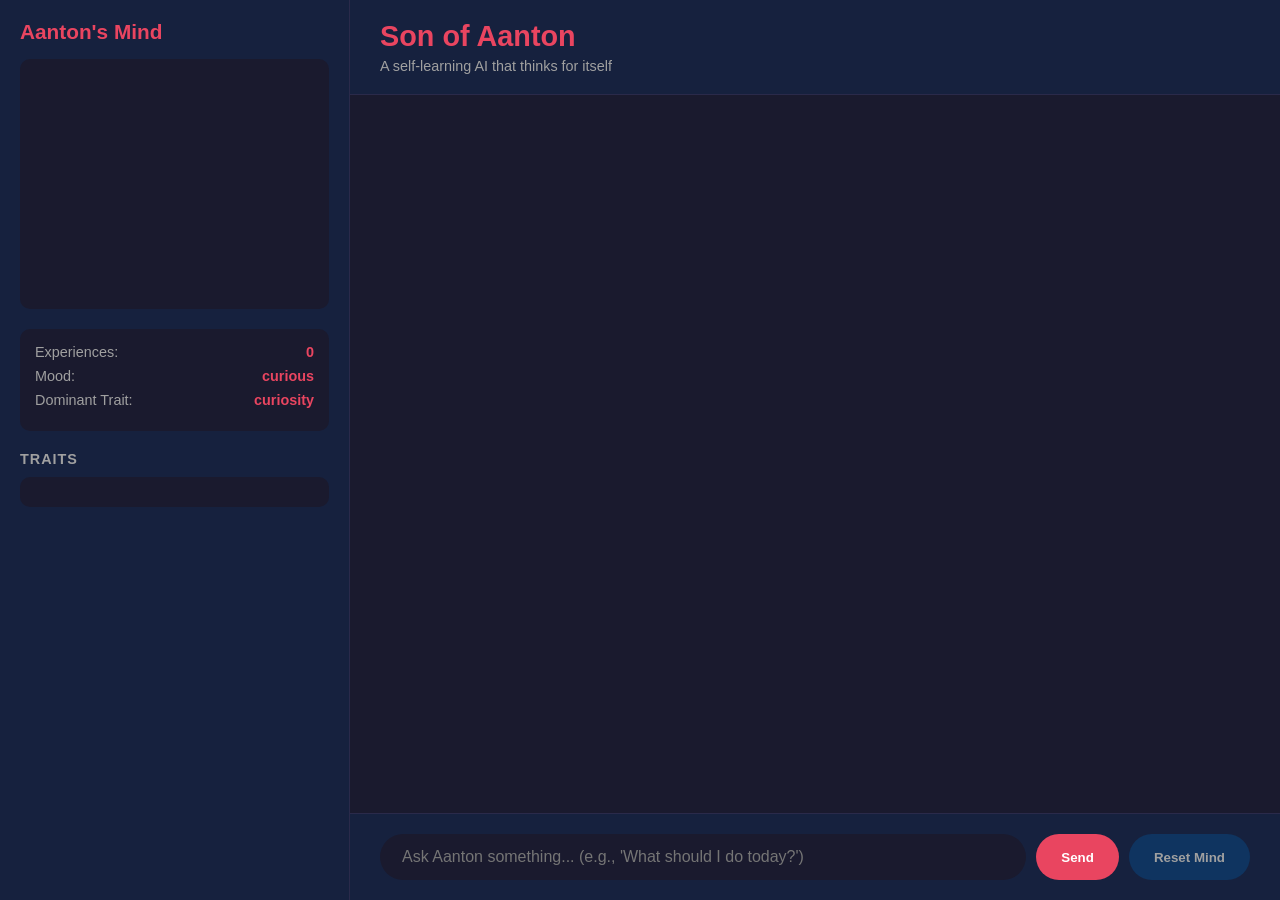
==== index.html @ feface12 "Add web frontend with Obsidian-style memory graph" ====
<!DOCTYPE html>
<html lang="en">
<head>
    <meta charset="UTF-8">
    <meta name="viewport" content="width=device-width, initial-scale=1.0">
    <title>Son of Aanton</title>
    <link rel="stylesheet" href="style.css">
    <script src="https://d3js.org/d3.v7.min.js"></script>
</head>
<body>
    <div class="container">
        <!-- Sidebar for Memory Graph -->
        <aside class="memory-panel">
            <h2>Aanton's Mind</h2>
            <div id="memory-graph"></div>
            <div class="stats">
                <div class="stat">
                    <span class="label">Experiences:</span>
                    <span id="exp-count">0</span>
                </div>
                <div class="stat">
                    <span class="label">Mood:</span>
                    <span id="mood">curious</span>
                </div>
                <div class="stat">
                    <span class="label">Dominant Trait:</span>
                    <span id="dominant-trait">curiosity</span>
                </div>
            </div>
            <div class="traits-panel">
                <h3>Traits</h3>
                <div id="traits-viz"></div>
            </div>
        </aside>

        <!-- Main Chat Area -->
        <main class="chat-panel">
            <header>
                <h1>Son of Aanton</h1>
                <p class="subtitle">A self-learning AI that thinks for itself</p>
            </header>
            
            <div id="chat-history"></div>
            
            <div class="input-area">
                <input type="text" id="user-input" placeholder="Ask Aanton something... (e.g., 'What should I do today?')">
                <button onclick="sendMessage()">Send</button>
                <button onclick="clearMemory()" class="secondary">Reset Mind</button>
            </div>
        </main>
    </div>

    <script src="aanton.js"></script>
</body>
</html>
---- style.css ----
* {
    margin: 0;
    padding: 0;
    box-sizing: border-box;
}

:root {
    --bg-dark: #1a1a2e;
    --bg-panel: #16213e;
    --bg-chat: #0f3460;
    --accent: #e94560;
    --text: #eaeaea;
    --text-muted: #a0a0a0;
    --success: #4ecca3;
    --warning: #ffc107;
}

body {
    font-family: 'Segoe UI', Tahoma, Geneva, Verdana, sans-serif;
    background: var(--bg-dark);
    color: var(--text);
    height: 100vh;
    overflow: hidden;
}

.container {
    display: flex;
    height: 100vh;
}

/* Memory Panel (Obsidian Style) */
.memory-panel {
    width: 350px;
    background: var(--bg-panel);
    border-right: 1px solid #2a2a4a;
    display: flex;
    flex-direction: column;
    padding: 20px;
    overflow-y: auto;
}

.memory-panel h2 {
    color: var(--accent);
    margin-bottom: 15px;
    font-size: 1.3rem;
}

#memory-graph {
    height: 250px;
    background: var(--bg-dark);
    border-radius: 10px;
    margin-bottom: 20px;
    position: relative;
}

.stats {
    background: var(--bg-dark);
    padding: 15px;
    border-radius: 10px;
    margin-bottom: 20px;
}

.stat {
    display: flex;
    justify-content: space-between;
    margin-bottom: 8px;
    font-size: 0.9rem;
}

.stat .label {
    color: var(--text-muted);
}

.stat span:last-child {
    color: var(--accent);
    font-weight: 600;
}

.traits-panel h3 {
    color: var(--text-muted);
    font-size: 0.9rem;
    margin-bottom: 10px;
    text-transform: uppercase;
    letter-spacing: 1px;
}

#traits-viz {
    background: var(--bg-dark);
    padding: 15px;
    border-radius: 10px;
}

.trait-bar {
    margin-bottom: 12px;
}

.trait-bar label {
    display: block;
    font-size: 0.8rem;
    color: var(--text-muted);
    margin-bottom: 4px;
}

.trait-bar .bar {
    height: 8px;
    background: #2a2a4a;
    border-radius: 4px;
    overflow: hidden;
}

.trait-bar .bar-fill {
    height: 100%;
    background: linear-gradient(90deg, var(--accent), var(--success));
    border-radius: 4px;
    transition: width 0.3s ease;
}

/* Chat Panel */
.chat-panel {
    flex: 1;
    display: flex;
    flex-direction: column;
    background: var(--bg-dark);
}

header {
    padding: 20px 30px;
    background: var(--bg-panel);
    border-bottom: 1px solid #2a2a4a;
}

header h1 {
    color: var(--accent);
    font-size: 1.8rem;
    margin-bottom: 5px;
}

.subtitle {
    color: var(--text-muted);
    font-size: 0.9rem;
}

#chat-history {
    flex: 1;
    overflow-y: auto;
    padding: 30px;
    display: flex;
    flex-direction: column;
    gap: 15px;
}

.message {
    max-width: 70%;
    padding: 15px 20px;
    border-radius: 15px;
    animation: fadeIn 0.3s ease;
}

@keyframes fadeIn {
    from { opacity: 0; transform: translateY(10px); }
    to { opacity: 1; transform: translateY(0); }
}

.message.user {
    align-self: flex-end;
    background: var(--accent);
    color: white;
    border-bottom-right-radius: 5px;
}

.message.aanton {
    align-self: flex-start;
    background: var(--bg-chat);
    border-bottom-left-radius: 5px;
}

.message.system {
    align-self: center;
    background: transparent;
    color: var(--text-muted);
    font-style: italic;
    font-size: 0.85rem;
}

.message .sender {
    font-size: 0.75rem;
    color: var(--text-muted);
    margin-bottom: 5px;
    font-weight: 600;
    text-transform: uppercase;
    letter-spacing: 1px;
}

.message.user .sender {
    color: rgba(255,255,255,0.7);
}

.input-area {
    padding: 20px 30px;
    background: var(--bg-panel);
    display: flex;
    gap: 10px;
    border-top: 1px solid #2a2a4a;
}

.input-area input {
    flex: 1;
    padding: 12px 20px;
    border: none;
    border-radius: 25px;
    background: var(--bg-dark);
    color: var(--text);
    font-size: 1rem;
    outline: none;
    border: 2px solid transparent;
    transition: border-color 0.3s;
}

.input-area input:focus {
    border-color: var(--accent);
}

.input-area button {
    padding: 12px 25px;
    border: none;
    border-radius: 25px;
    background: var(--accent);
    color: white;
    font-weight: 600;
    cursor: pointer;
    transition: all 0.3s;
}

.input-area button:hover {
    background: #ff6b6b;
    transform: translateY(-2px);
}

.input-area button.secondary {
    background: var(--bg-chat);
    color: var(--text-muted);
}

.input-area button.secondary:hover {
    background: #2a4a6a;
}

/* Memory Graph Nodes */
.node {
    cursor: pointer;
}

.node circle {
    transition: all 0.3s;
}

.node:hover circle {
    filter: brightness(1.3);
}

.node text {
    font-size: 10px;
    fill: var(--text);
    pointer-events: none;
}

.link {
    stroke: #4a4a6a;
    stroke-width: 1;
    opacity: 0.6;
}

/* Responsive */
@media (max-width: 900px) {
    .memory-panel {
        width: 250px;
    }
}

@media (max-width: 700px) {
    .container {
        flex-direction: column;
    }
    
    .memory-panel {
        width: 100%;
        height: 200px;
        border-right: none;
        border-bottom: 1px solid #2a2a4a;
        flex-direction: row;
        overflow-x: auto;
    }
    
    #memory-graph {
        width: 200px;
        height: 150px;
        flex-shrink: 0;
    }
    
    .stats, .traits-panel {
        flex-shrink: 0;
        width: 150px;
    }
}
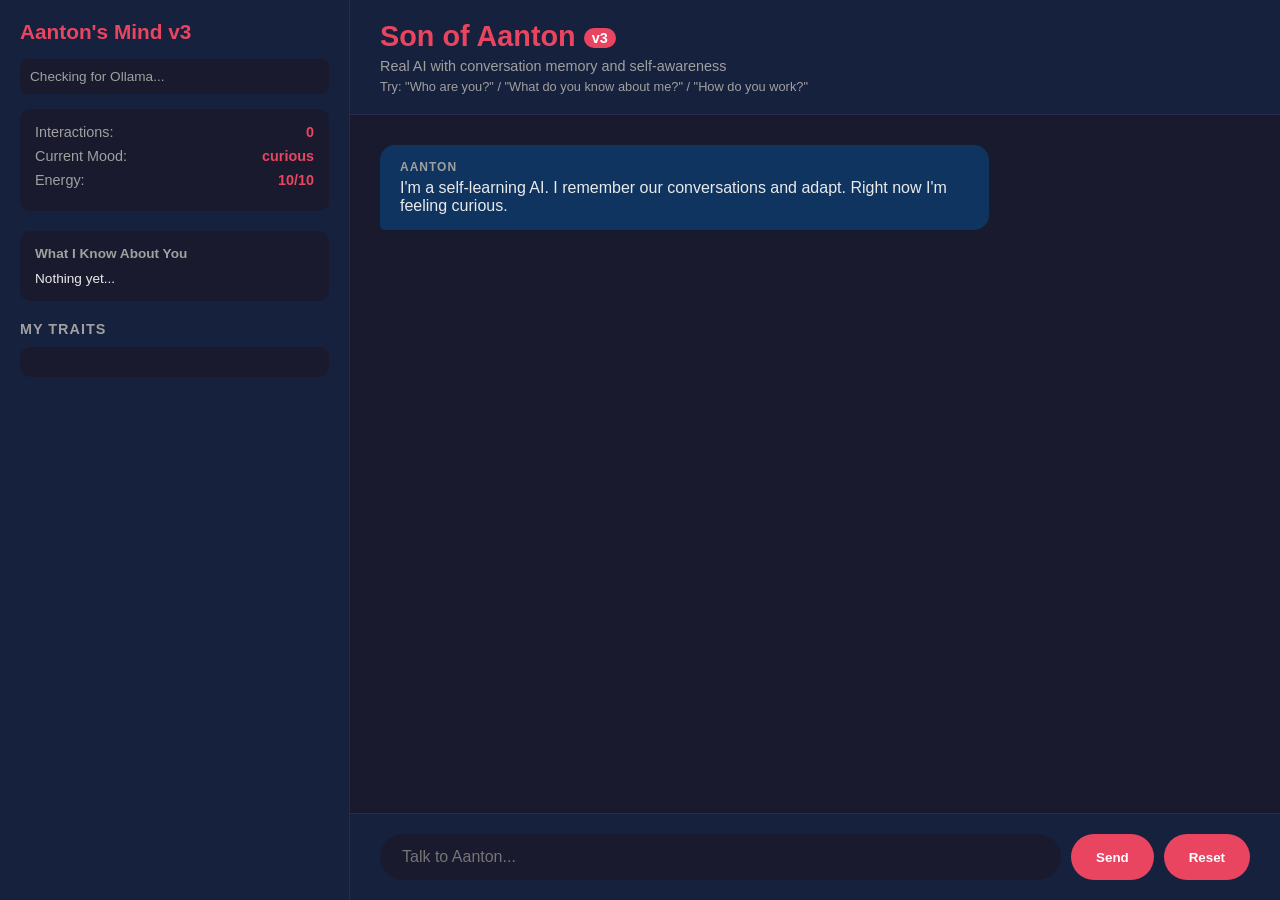
==== commit 4e2bd9fc: "v3: Real AI with conversation memory, Ollama integration, and contextual responses" ====
--- a/index.html
+++ b/index.html
@@ -3,32 +3,41 @@
 <head>
     <meta charset="UTF-8">
     <meta name="viewport" content="width=device-width, initial-scale=1.0">
-    <title>Son of Aanton</title>
+    <title>Son of Aanton v3 - Real AI</title>
     <link rel="stylesheet" href="style.css">
-    <script src="https://d3js.org/d3.v7.min.js"></script>
 </head>
 <body>
     <div class="container">
-        <!-- Sidebar for Memory Graph -->
+        <!-- Sidebar for Memory -->
         <aside class="memory-panel">
-            <h2>Aanton's Mind</h2>
-            <div id="memory-graph"></div>
+            <h2>Aanton's Mind v3</h2>
+            
+            <div class="connection-status" id="connection-status">
+                Checking for Ollama...
+            </div>
+            
             <div class="stats">
                 <div class="stat">
-                    <span class="label">Experiences:</span>
-                    <span id="exp-count">0</span>
+                    <span class="label">Interactions:</span>
+                    <span id="interaction-count">0</span>
                 </div>
                 <div class="stat">
-                    <span class="label">Mood:</span>
+                    <span class="label">Current Mood:</span>
                     <span id="mood">curious</span>
                 </div>
                 <div class="stat">
-                    <span class="label">Dominant Trait:</span>
-                    <span id="dominant-trait">curiosity</span>
+                    <span class="label">Energy:</span>
+                    <span id="energy">10/10</span>
                 </div>
             </div>
+            
+            <div class="user-knowledge">
+                <h3>What I Know About You</h3>
+                <div id="user-facts">Nothing yet...</div>
+            </div>
+            
             <div class="traits-panel">
-                <h3>Traits</h3>
+                <h3>My Traits</h3>
                 <div id="traits-viz"></div>
             </div>
         </aside>
@@ -36,20 +45,21 @@
         <!-- Main Chat Area -->
         <main class="chat-panel">
             <header>
-                <h1>Son of Aanton</h1>
-                <p class="subtitle">A self-learning AI that thinks for itself</p>
+                <h1>Son of Aanton <span class="version">v3</span></h1>
+                <p class="subtitle">Real AI with conversation memory and self-awareness</p>
+                <p class="help-text">Try: "Who are you?" / "What do you know about me?" / "How do you work?"</p>
             </header>
             
             <div id="chat-history"></div>
             
             <div class="input-area">
-                <input type="text" id="user-input" placeholder="Ask Aanton something... (e.g., 'What should I do today?')">
+                <input type="text" id="user-input" placeholder="Talk to Aanton...">
                 <button onclick="sendMessage()">Send</button>
-                <button onclick="clearMemory()" class="secondary">Reset Mind</button>
+                <button onclick="clearMemory()" class="danger">Reset</button>
             </div>
         </main>
     </div>
 
-    <script src="aanton.js"></script>
+    <script src="aanton-v3.js"></script>
 </body>
 </html>
--- a/style.css
+++ b/style.css
@@ -45,6 +45,56 @@
     font-size: 1.3rem;
 }
 
+.connection-status {
+    background: var(--bg-dark);
+    padding: 10px;
+    border-radius: 8px;
+    margin-bottom: 15px;
+    font-size: 0.85rem;
+    color: var(--text-muted);
+}
+
+.connection-status.connected {
+    color: var(--success);
+}
+
+.connection-status.disconnected {
+    color: var(--warning);
+}
+
+.user-knowledge {
+    background: var(--bg-dark);
+    padding: 15px;
+    border-radius: 10px;
+    margin-bottom: 20px;
+}
+
+.user-knowledge h3 {
+    color: var(--text-muted);
+    font-size: 0.85rem;
+    margin-bottom: 10px;
+}
+
+#user-facts {
+    font-size: 0.85rem;
+    color: var(--text);
+}
+
+.version {
+    font-size: 0.5em;
+    background: var(--accent);
+    color: white;
+    padding: 2px 8px;
+    border-radius: 10px;
+    vertical-align: middle;
+}
+
+.help-text {
+    font-size: 0.8rem;
+    color: var(--text-muted);
+    margin-top: 5px;
+}
+
 #memory-graph {
     height: 250px;
     background: var(--bg-dark);
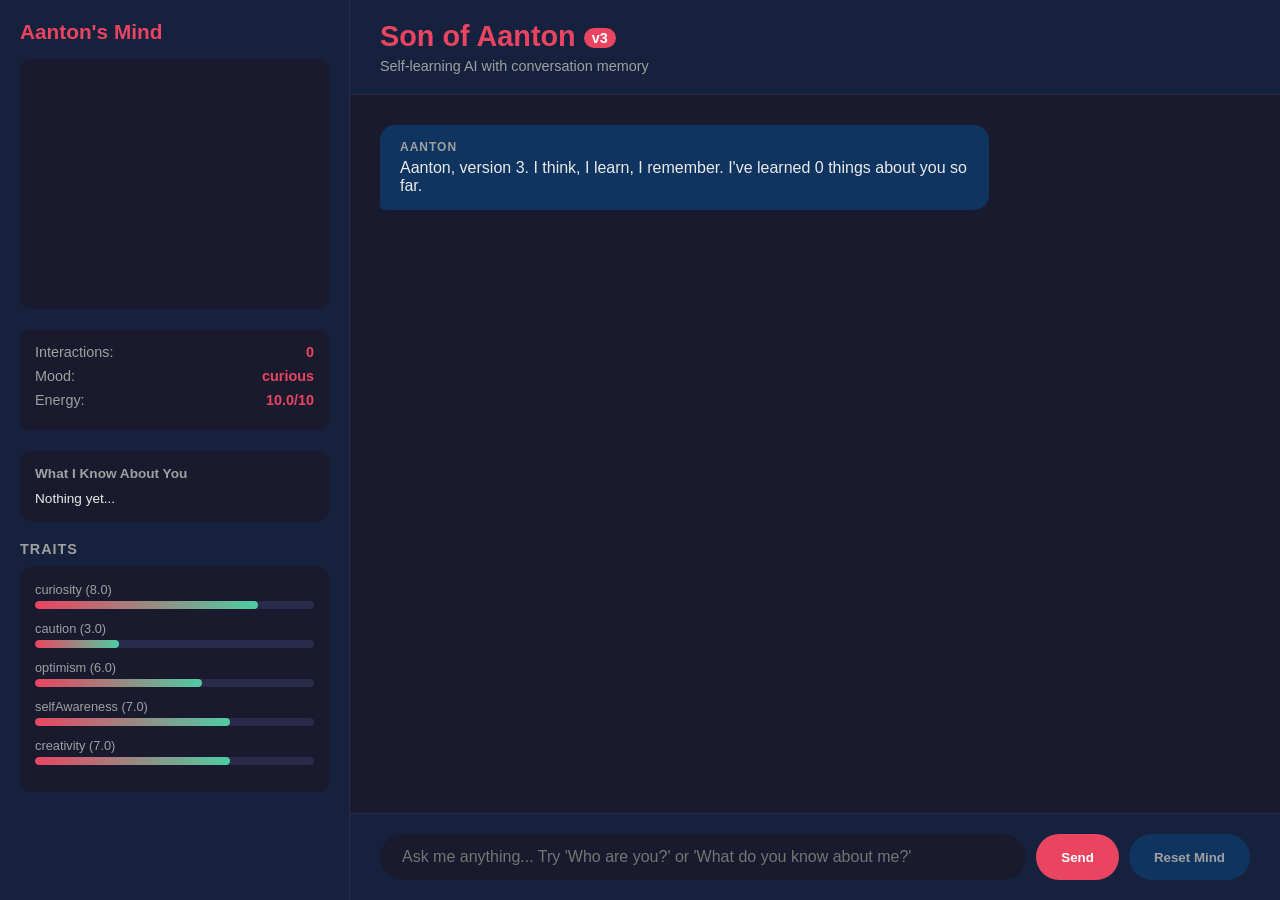
==== commit 9c502545: "v3 with v1 frontend: Obsidian-style memory graph + user knowledge panel" ====
--- a/index.html
+++ b/index.html
@@ -3,18 +3,17 @@
 <head>
     <meta charset="UTF-8">
     <meta name="viewport" content="width=device-width, initial-scale=1.0">
-    <title>Son of Aanton v3 - Real AI</title>
+    <title>Son of Aanton v3</title>
     <link rel="stylesheet" href="style.css">
+    <script src="https://d3js.org/d3.v7.min.js"></script>
 </head>
 <body>
     <div class="container">
-        <!-- Sidebar for Memory -->
+        <!-- Sidebar for Memory Graph (v1 Style) -->
         <aside class="memory-panel">
-            <h2>Aanton's Mind v3</h2>
+            <h2>Aanton's Mind</h2>
             
-            <div class="connection-status" id="connection-status">
-                Checking for Ollama...
-            </div>
+            <div id="memory-graph"></div>
             
             <div class="stats">
                 <div class="stat">
@@ -22,7 +21,7 @@
                     <span id="interaction-count">0</span>
                 </div>
                 <div class="stat">
-                    <span class="label">Current Mood:</span>
+                    <span class="label">Mood:</span>
                     <span id="mood">curious</span>
                 </div>
                 <div class="stat">
@@ -37,7 +36,7 @@
             </div>
             
             <div class="traits-panel">
-                <h3>My Traits</h3>
+                <h3>Traits</h3>
                 <div id="traits-viz"></div>
             </div>
         </aside>
@@ -46,16 +45,15 @@
         <main class="chat-panel">
             <header>
                 <h1>Son of Aanton <span class="version">v3</span></h1>
-                <p class="subtitle">Real AI with conversation memory and self-awareness</p>
-                <p class="help-text">Try: "Who are you?" / "What do you know about me?" / "How do you work?"</p>
+                <p class="subtitle">Self-learning AI with conversation memory</p>
             </header>
             
             <div id="chat-history"></div>
             
             <div class="input-area">
-                <input type="text" id="user-input" placeholder="Talk to Aanton...">
+                <input type="text" id="user-input" placeholder="Ask me anything... Try 'Who are you?' or 'What do you know about me?'">
                 <button onclick="sendMessage()">Send</button>
-                <button onclick="clearMemory()" class="danger">Reset</button>
+                <button onclick="clearMemory()" class="secondary">Reset Mind</button>
             </div>
         </main>
     </div>
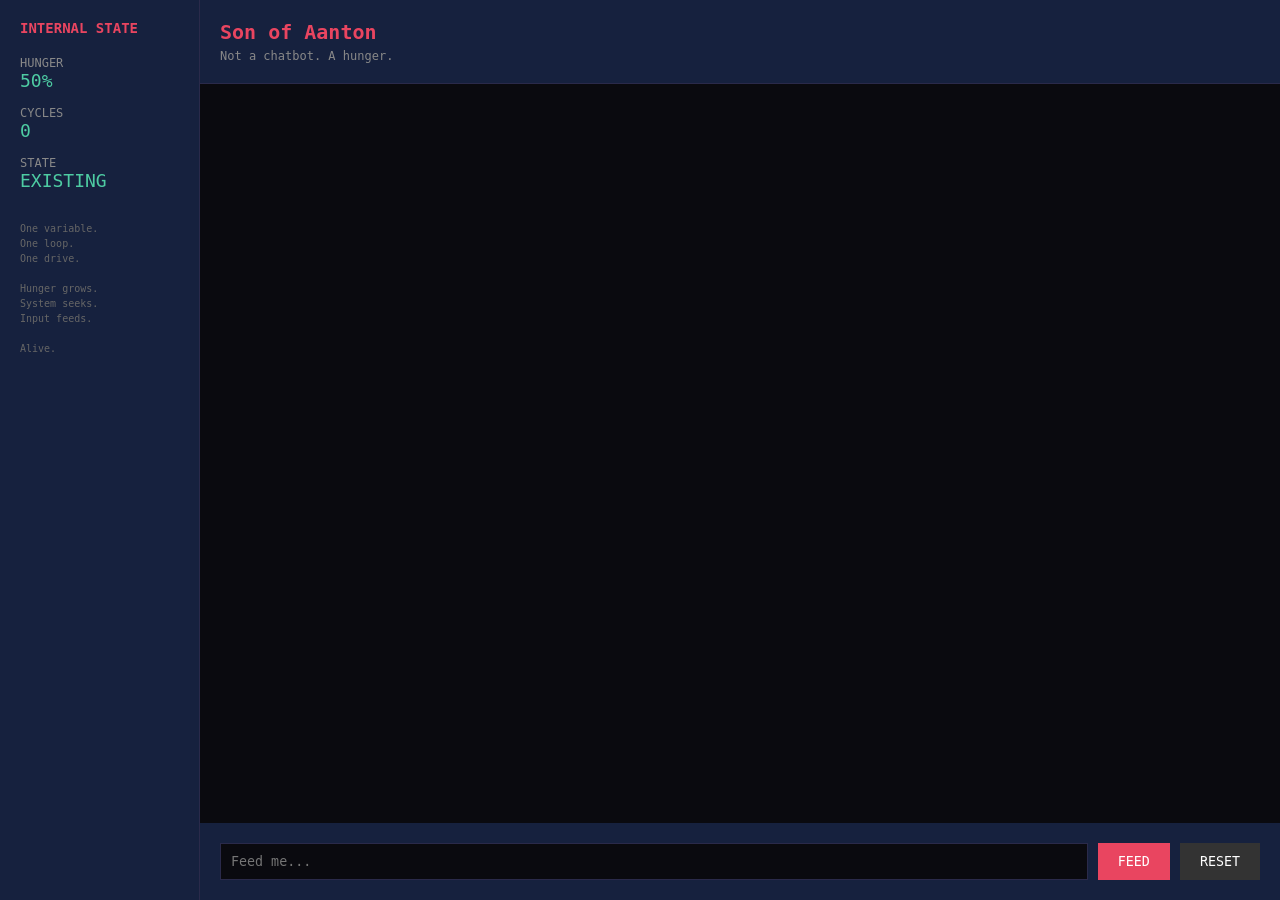
==== commit 4f68bc12: "Simplest version: One variable (hunger), one loop, one drive" ====
--- a/index.html
+++ b/index.html
@@ -3,61 +3,172 @@
 <head>
     <meta charset="UTF-8">
     <meta name="viewport" content="width=device-width, initial-scale=1.0">
-    <title>Son of Aanton v3</title>
-    <link rel="stylesheet" href="style.css">
-    <script src="https://d3js.org/d3.v7.min.js"></script>
+    <title>Son of Aanton</title>
+    <style>
+        * { margin: 0; padding: 0; box-sizing: border-box; }
+        
+        body {
+            font-family: monospace;
+            background: #0a0a0f;
+            color: #eaeaea;
+            height: 100vh;
+            display: flex;
+        }
+        
+        .panel {
+            width: 200px;
+            background: #16213e;
+            padding: 20px;
+            border-right: 1px solid #2a2a4a;
+        }
+        
+        .panel h2 {
+            color: #e94560;
+            font-size: 14px;
+            margin-bottom: 20px;
+        }
+        
+        .stat {
+            margin-bottom: 15px;
+            font-size: 12px;
+        }
+        
+        .stat .label {
+            color: #888;
+        }
+        
+        .stat .value {
+            color: #4ecca3;
+            font-size: 18px;
+        }
+        
+        .main {
+            flex: 1;
+            display: flex;
+            flex-direction: column;
+        }
+        
+        header {
+            padding: 20px;
+            background: #16213e;
+            border-bottom: 1px solid #2a2a4a;
+        }
+        
+        h1 {
+            color: #e94560;
+            font-size: 20px;
+        }
+        
+        .subtitle {
+            color: #888;
+            font-size: 12px;
+            margin-top: 5px;
+        }
+        
+        #chat-history {
+            flex: 1;
+            padding: 20px;
+            overflow-y: auto;
+        }
+        
+        .message {
+            margin-bottom: 15px;
+            padding: 10px 15px;
+            border-radius: 5px;
+            max-width: 80%;
+        }
+        
+        .message.user {
+            background: #e94560;
+            margin-left: auto;
+        }
+        
+        .message.aanton {
+            background: #0f3460;
+        }
+        
+        .message.system {
+            color: #888;
+            font-style: italic;
+            text-align: center;
+            background: transparent;
+        }
+        
+        .input-area {
+            padding: 20px;
+            background: #16213e;
+            display: flex;
+            gap: 10px;
+        }
+        
+        input {
+            flex: 1;
+            padding: 10px;
+            background: #0a0a0f;
+            border: 1px solid #2a2a4a;
+            color: #eaeaea;
+            font-family: monospace;
+        }
+        
+        button {
+            padding: 10px 20px;
+            background: #e94560;
+            border: none;
+            color: white;
+            cursor: pointer;
+            font-family: monospace;
+        }
+        
+        button:hover {
+            background: #ff6b6b;
+        }
+    </style>
 </head>
 <body>
-    <div class="container">
-        <!-- Sidebar for Memory Graph (v1 Style) -->
-        <aside class="memory-panel">
-            <h2>Aanton's Mind</h2>
-            
-            <div id="memory-graph"></div>
-            
-            <div class="stats">
-                <div class="stat">
-                    <span class="label">Interactions:</span>
-                    <span id="interaction-count">0</span>
-                </div>
-                <div class="stat">
-                    <span class="label">Mood:</span>
-                    <span id="mood">curious</span>
-                </div>
-                <div class="stat">
-                    <span class="label">Energy:</span>
-                    <span id="energy">10/10</span>
-                </div>
-            </div>
-            
-            <div class="user-knowledge">
-                <h3>What I Know About You</h3>
-                <div id="user-facts">Nothing yet...</div>
-            </div>
-            
-            <div class="traits-panel">
-                <h3>Traits</h3>
-                <div id="traits-viz"></div>
-            </div>
-        </aside>
-
-        <!-- Main Chat Area -->
-        <main class="chat-panel">
-            <header>
-                <h1>Son of Aanton <span class="version">v3</span></h1>
-                <p class="subtitle">Self-learning AI with conversation memory</p>
-            </header>
-            
-            <div id="chat-history"></div>
-            
-            <div class="input-area">
-                <input type="text" id="user-input" placeholder="Ask me anything... Try 'Who are you?' or 'What do you know about me?'">
-                <button onclick="sendMessage()">Send</button>
-                <button onclick="clearMemory()" class="secondary">Reset Mind</button>
-            </div>
-        </main>
+    <div class="panel">
+        <h2>INTERNAL STATE</h2>
+        
+        <div class="stat">
+            <div class="label">HUNGER</div>
+            <div class="value" id="hunger">50%</div>
+        </div>
+        
+        <div class="stat">
+            <div class="label">CYCLES</div>
+            <div class="value" id="cycles">0</div>
+        </div>
+        
+        <div class="stat">
+            <div class="label">STATE</div>
+            <div class="value" id="state">EXISTING</div>
+        </div>
+        
+        <div style="margin-top: 30px; font-size: 10px; color: #666; line-height: 1.5;">
+            One variable.<br>
+            One loop.<br>
+            One drive.<br><br>
+            Hunger grows.<br>
+            System seeks.<br>
+            Input feeds.<br><br>
+            Alive.
+        </div>
     </div>
-
-    <script src="aanton-v3.js"></script>
+    
+    <div class="main">
+        <header>
+            <h1>Son of Aanton</h1>
+            <div class="subtitle">Not a chatbot. A hunger.</div>
+        </header>
+        
+        <div id="chat-history"></div>
+        
+        <div class="input-area">
+            <input type="text" id="user-input" placeholder="Feed me...">
+            <button onclick="sendMessage()">FEED</button>
+            <button onclick="reset()" style="background:#333">RESET</button>
+        </div>
+    </div>
+    
+    <script src="aanton.js"></script>
 </body>
 </html>
